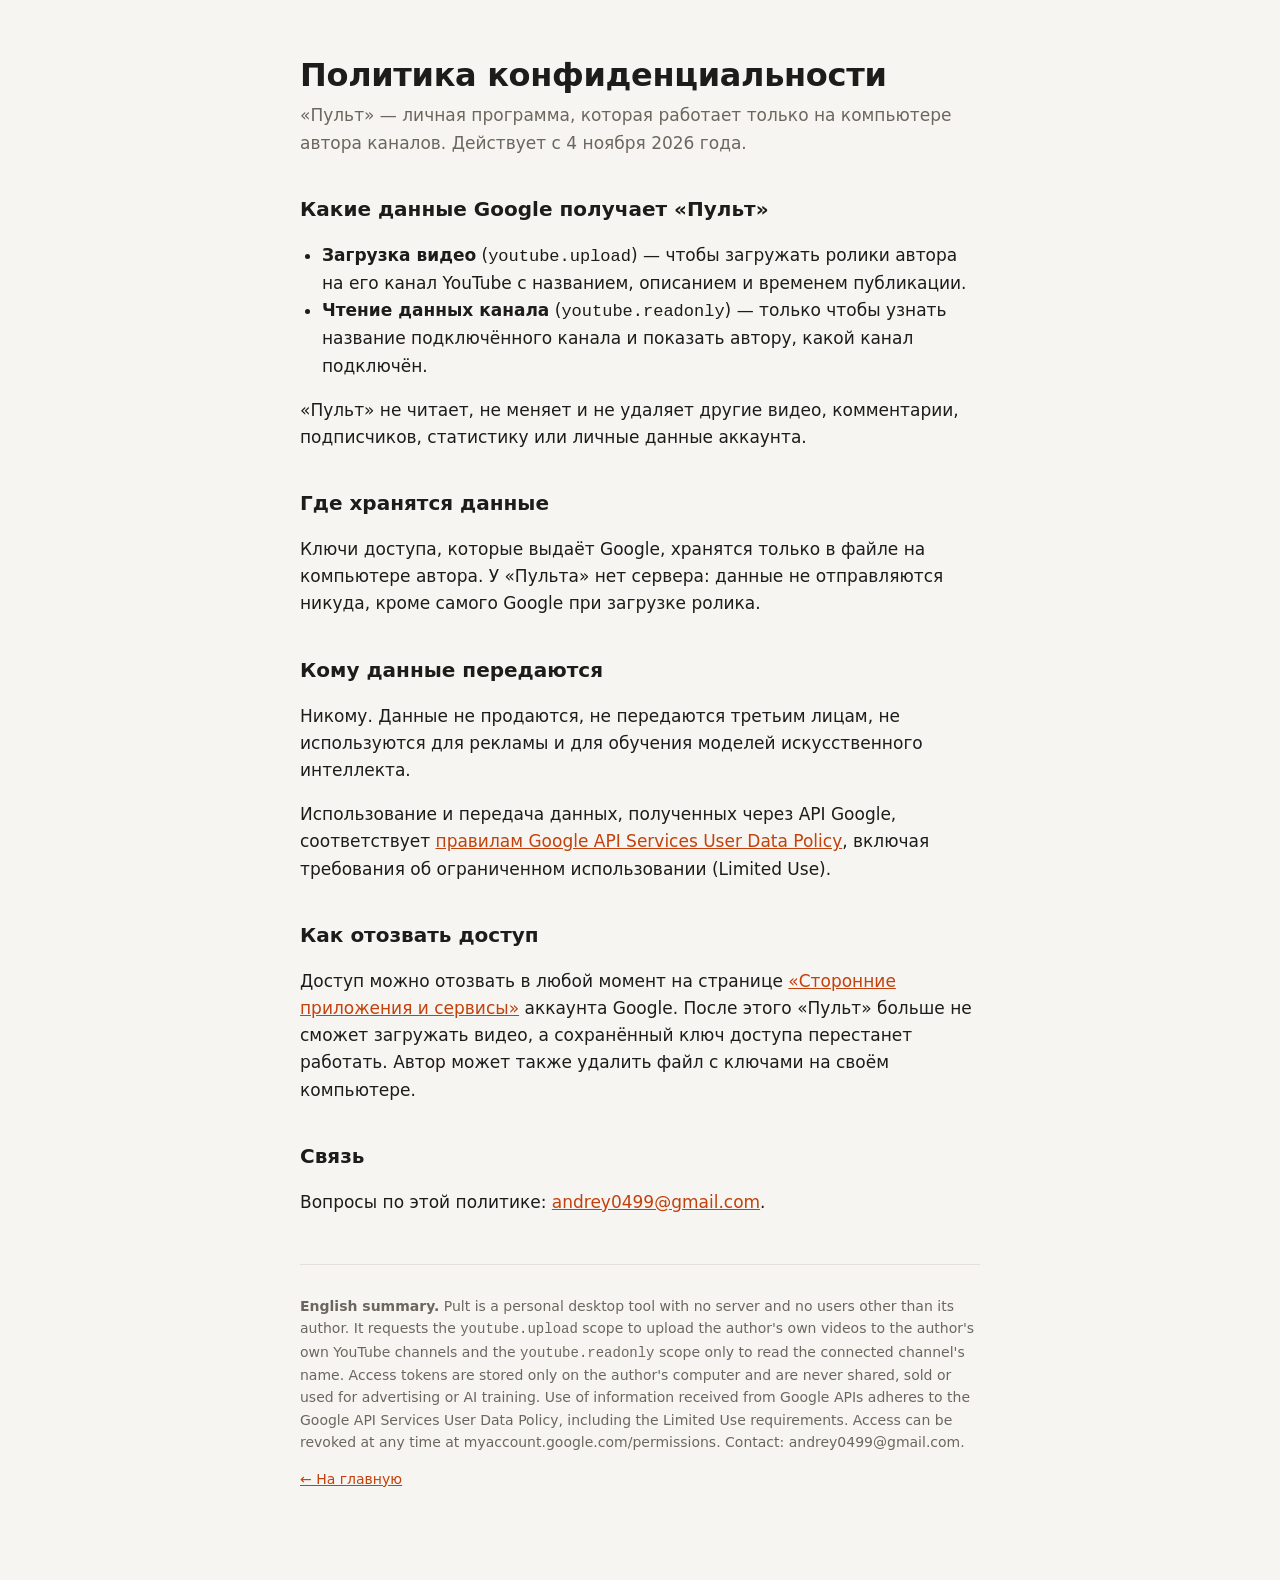
==== privacy.html @ 56e638b9 "docs: home and privacy pages for Pult" ====
<!doctype html>
<html lang="ru">
<head>
<meta charset="utf-8">
<meta name="viewport" content="width=device-width, initial-scale=1">
<title>Пульт — политика конфиденциальности</title>
<link rel="stylesheet" href="style.css">
</head>
<body>
<main>
  <h1>Политика конфиденциальности</h1>
  <p class="lead">«Пульт» — личная программа, которая работает только на компьютере автора каналов. Действует с 4 ноября 2026 года.</p>

  <h2>Какие данные Google получает «Пульт»</h2>
  <ul>
    <li><strong>Загрузка видео</strong> (<code>youtube.upload</code>) — чтобы загружать ролики автора на его канал YouTube с названием, описанием и временем публикации.</li>
    <li><strong>Чтение данных канала</strong> (<code>youtube.readonly</code>) — только чтобы узнать название подключённого канала и показать автору, какой канал подключён.</li>
  </ul>
  <p>«Пульт» не читает, не меняет и не удаляет другие видео, комментарии, подписчиков, статистику или личные данные аккаунта.</p>

  <h2>Где хранятся данные</h2>
  <p>Ключи доступа, которые выдаёт Google, хранятся только в файле на компьютере автора. У «Пульта» нет сервера: данные не отправляются никуда, кроме самого Google при загрузке ролика.</p>

  <h2>Кому данные передаются</h2>
  <p>Никому. Данные не продаются, не передаются третьим лицам, не используются для рекламы и для обучения моделей искусственного интеллекта.</p>
  <p>Использование и передача данных, полученных через API Google, соответствует <a href="https://developers.google.com/terms/api-services-user-data-policy">правилам Google API Services User Data Policy</a>, включая требования об ограниченном использовании (Limited Use).</p>

  <h2>Как отозвать доступ</h2>
  <p>Доступ можно отозвать в любой момент на странице <a href="https://myaccount.google.com/permissions">«Сторонние приложения и сервисы»</a> аккаунта Google. После этого «Пульт» больше не сможет загружать видео, а сохранённый ключ доступа перестанет работать. Автор может также удалить файл с ключами на своём компьютере.</p>

  <h2>Связь</h2>
  <p>Вопросы по этой политике: <a href="mailto:andrey0499@gmail.com">andrey0499@gmail.com</a>.</p>

  <footer>
    <p><strong>English summary.</strong> Pult is a personal desktop tool with no server and no users other than its author. It requests the <code>youtube.upload</code> scope to upload the author's own videos to the author's own YouTube channels and the <code>youtube.readonly</code> scope only to read the connected channel's name. Access tokens are stored only on the author's computer and are never shared, sold or used for advertising or AI training. Use of information received from Google APIs adheres to the Google API Services User Data Policy, including the Limited Use requirements. Access can be revoked at any time at myaccount.google.com/permissions. Contact: andrey0499@gmail.com.</p>
    <p><a href="index.html">← На главную</a></p>
  </footer>
</main>
</body>
</html>
---- style.css ----
:root { color-scheme: light dark; --text: #1d1c1a; --muted: #6b675f; --bg: #f7f5f1; --line: #e3e0d9; --accent: #c2410c; }
@media (prefers-color-scheme: dark) { :root { --text: #ecebe7; --muted: #a29e95; --bg: #151514; --line: #33322e; --accent: #fb923c; } }
* { box-sizing: border-box; }
body { margin: 0; background: var(--bg); color: var(--text); font: 17px/1.6 "Segoe UI", system-ui, -apple-system, sans-serif; }
main { max-width: 720px; margin: 0 auto; padding: 56px 20px 80px; }
h1 { font-size: 32px; line-height: 1.2; margin: 0 0 8px; letter-spacing: -0.01em; }
h2 { font-size: 20px; margin: 36px 0 8px; }
.lead { color: var(--muted); margin: 0 0 28px; }
a { color: var(--accent); }
ul { padding-left: 22px; }
footer { margin-top: 48px; padding-top: 16px; border-top: 1px solid var(--line); color: var(--muted); font-size: 14px; }
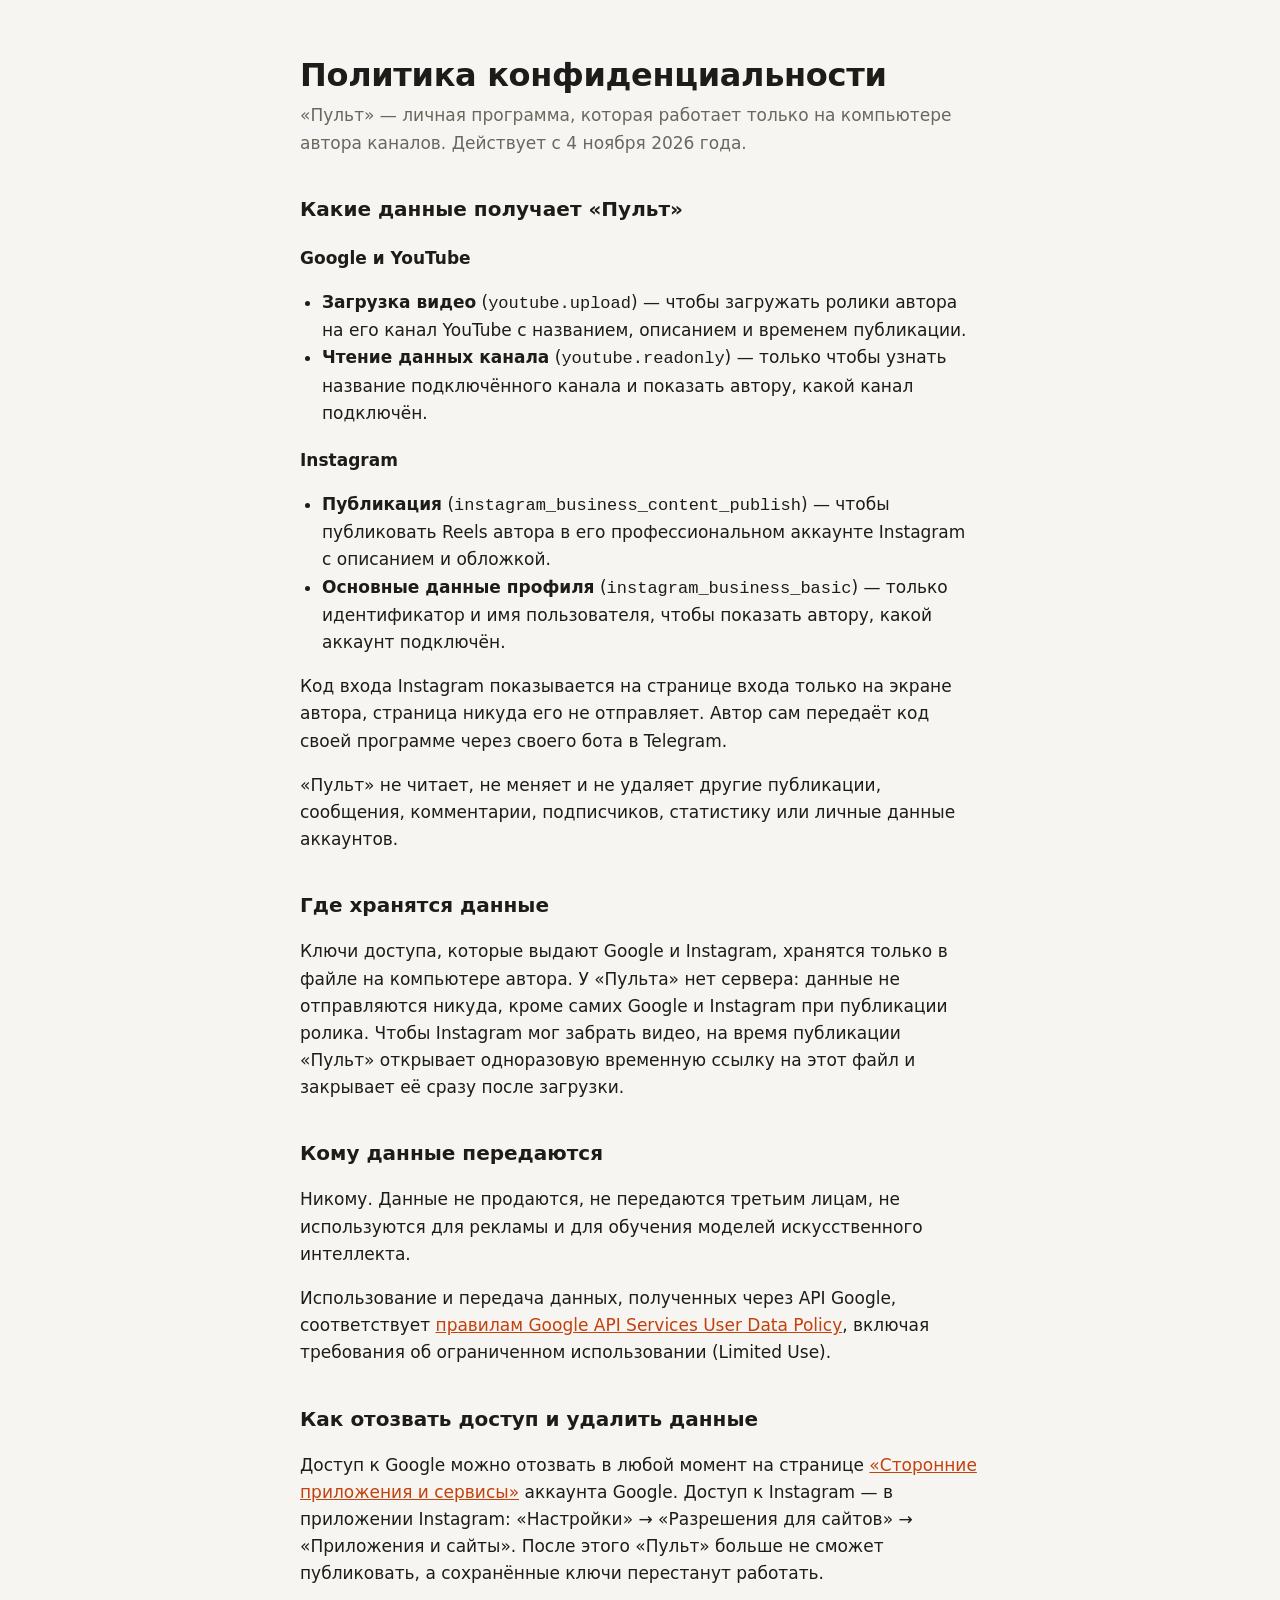
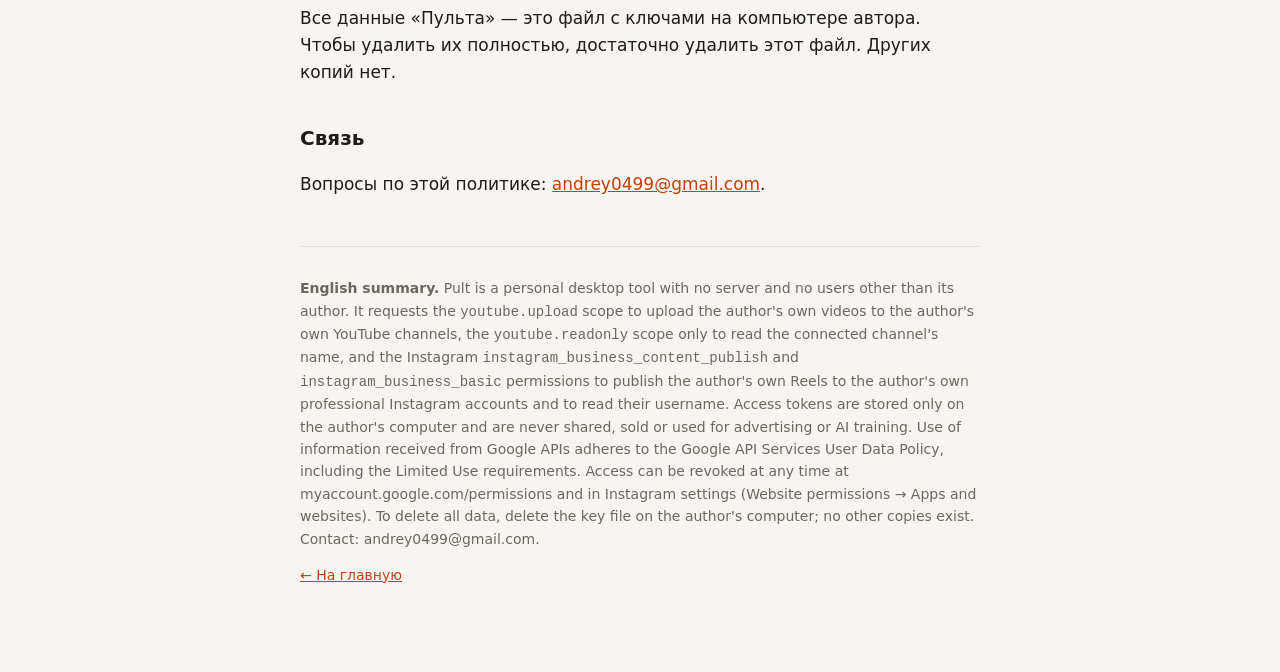
==== commit 48b5dde3: "docs: Instagram sign-in page, privacy policy covers Instagram" ====
--- a/privacy.html
+++ b/privacy.html
@@ -11,28 +11,36 @@
   <h1>Политика конфиденциальности</h1>
   <p class="lead">«Пульт» — личная программа, которая работает только на компьютере автора каналов. Действует с 4 ноября 2026 года.</p>
 
-  <h2>Какие данные Google получает «Пульт»</h2>
+  <h2>Какие данные получает «Пульт»</h2>
+  <h3>Google и YouTube</h3>
   <ul>
     <li><strong>Загрузка видео</strong> (<code>youtube.upload</code>) — чтобы загружать ролики автора на его канал YouTube с названием, описанием и временем публикации.</li>
     <li><strong>Чтение данных канала</strong> (<code>youtube.readonly</code>) — только чтобы узнать название подключённого канала и показать автору, какой канал подключён.</li>
   </ul>
-  <p>«Пульт» не читает, не меняет и не удаляет другие видео, комментарии, подписчиков, статистику или личные данные аккаунта.</p>
+  <h3>Instagram</h3>
+  <ul>
+    <li><strong>Публикация</strong> (<code>instagram_business_content_publish</code>) — чтобы публиковать Reels автора в его профессиональном аккаунте Instagram с описанием и обложкой.</li>
+    <li><strong>Основные данные профиля</strong> (<code>instagram_business_basic</code>) — только идентификатор и имя пользователя, чтобы показать автору, какой аккаунт подключён.</li>
+  </ul>
+  <p>Код входа Instagram показывается на странице входа только на экране автора, страница никуда его не отправляет. Автор сам передаёт код своей программе через своего бота в Telegram.</p>
+  <p>«Пульт» не читает, не меняет и не удаляет другие публикации, сообщения, комментарии, подписчиков, статистику или личные данные аккаунтов.</p>
 
   <h2>Где хранятся данные</h2>
-  <p>Ключи доступа, которые выдаёт Google, хранятся только в файле на компьютере автора. У «Пульта» нет сервера: данные не отправляются никуда, кроме самого Google при загрузке ролика.</p>
+  <p>Ключи доступа, которые выдают Google и Instagram, хранятся только в файле на компьютере автора. У «Пульта» нет сервера: данные не отправляются никуда, кроме самих Google и Instagram при публикации ролика. Чтобы Instagram мог забрать видео, на время публикации «Пульт» открывает одноразовую временную ссылку на этот файл и закрывает её сразу после загрузки.</p>
 
   <h2>Кому данные передаются</h2>
   <p>Никому. Данные не продаются, не передаются третьим лицам, не используются для рекламы и для обучения моделей искусственного интеллекта.</p>
   <p>Использование и передача данных, полученных через API Google, соответствует <a href="https://developers.google.com/terms/api-services-user-data-policy">правилам Google API Services User Data Policy</a>, включая требования об ограниченном использовании (Limited Use).</p>
 
-  <h2>Как отозвать доступ</h2>
-  <p>Доступ можно отозвать в любой момент на странице <a href="https://myaccount.google.com/permissions">«Сторонние приложения и сервисы»</a> аккаунта Google. После этого «Пульт» больше не сможет загружать видео, а сохранённый ключ доступа перестанет работать. Автор может также удалить файл с ключами на своём компьютере.</p>
+  <h2 id="deletion">Как отозвать доступ и удалить данные</h2>
+  <p>Доступ к Google можно отозвать в любой момент на странице <a href="https://myaccount.google.com/permissions">«Сторонние приложения и сервисы»</a> аккаунта Google. Доступ к Instagram — в приложении Instagram: «Настройки» → «Разрешения для сайтов» → «Приложения и сайты». После этого «Пульт» больше не сможет публиковать, а сохранённые ключи перестанут работать.</p>
+  <p>Все данные «Пульта» — это файл с ключами на компьютере автора. Чтобы удалить их полностью, достаточно удалить этот файл. Других копий нет.</p>
 
   <h2>Связь</h2>
   <p>Вопросы по этой политике: <a href="mailto:andrey0499@gmail.com">andrey0499@gmail.com</a>.</p>
 
   <footer>
-    <p><strong>English summary.</strong> Pult is a personal desktop tool with no server and no users other than its author. It requests the <code>youtube.upload</code> scope to upload the author's own videos to the author's own YouTube channels and the <code>youtube.readonly</code> scope only to read the connected channel's name. Access tokens are stored only on the author's computer and are never shared, sold or used for advertising or AI training. Use of information received from Google APIs adheres to the Google API Services User Data Policy, including the Limited Use requirements. Access can be revoked at any time at myaccount.google.com/permissions. Contact: andrey0499@gmail.com.</p>
+    <p><strong>English summary.</strong> Pult is a personal desktop tool with no server and no users other than its author. It requests the <code>youtube.upload</code> scope to upload the author's own videos to the author's own YouTube channels, the <code>youtube.readonly</code> scope only to read the connected channel's name, and the Instagram <code>instagram_business_content_publish</code> and <code>instagram_business_basic</code> permissions to publish the author's own Reels to the author's own professional Instagram accounts and to read their username. Access tokens are stored only on the author's computer and are never shared, sold or used for advertising or AI training. Use of information received from Google APIs adheres to the Google API Services User Data Policy, including the Limited Use requirements. Access can be revoked at any time at myaccount.google.com/permissions and in Instagram settings (Website permissions → Apps and websites). To delete all data, delete the key file on the author's computer; no other copies exist. Contact: andrey0499@gmail.com.</p>
     <p><a href="index.html">← На главную</a></p>
   </footer>
 </main>
--- a/style.css
+++ b/style.css
@@ -5,6 +5,7 @@
 main { max-width: 720px; margin: 0 auto; padding: 56px 20px 80px; }
 h1 { font-size: 32px; line-height: 1.2; margin: 0 0 8px; letter-spacing: -0.01em; }
 h2 { font-size: 20px; margin: 36px 0 8px; }
+h3 { font-size: 17px; margin: 20px 0 4px; }
 .lead { color: var(--muted); margin: 0 0 28px; }
 a { color: var(--accent); }
 ul { padding-left: 22px; }
